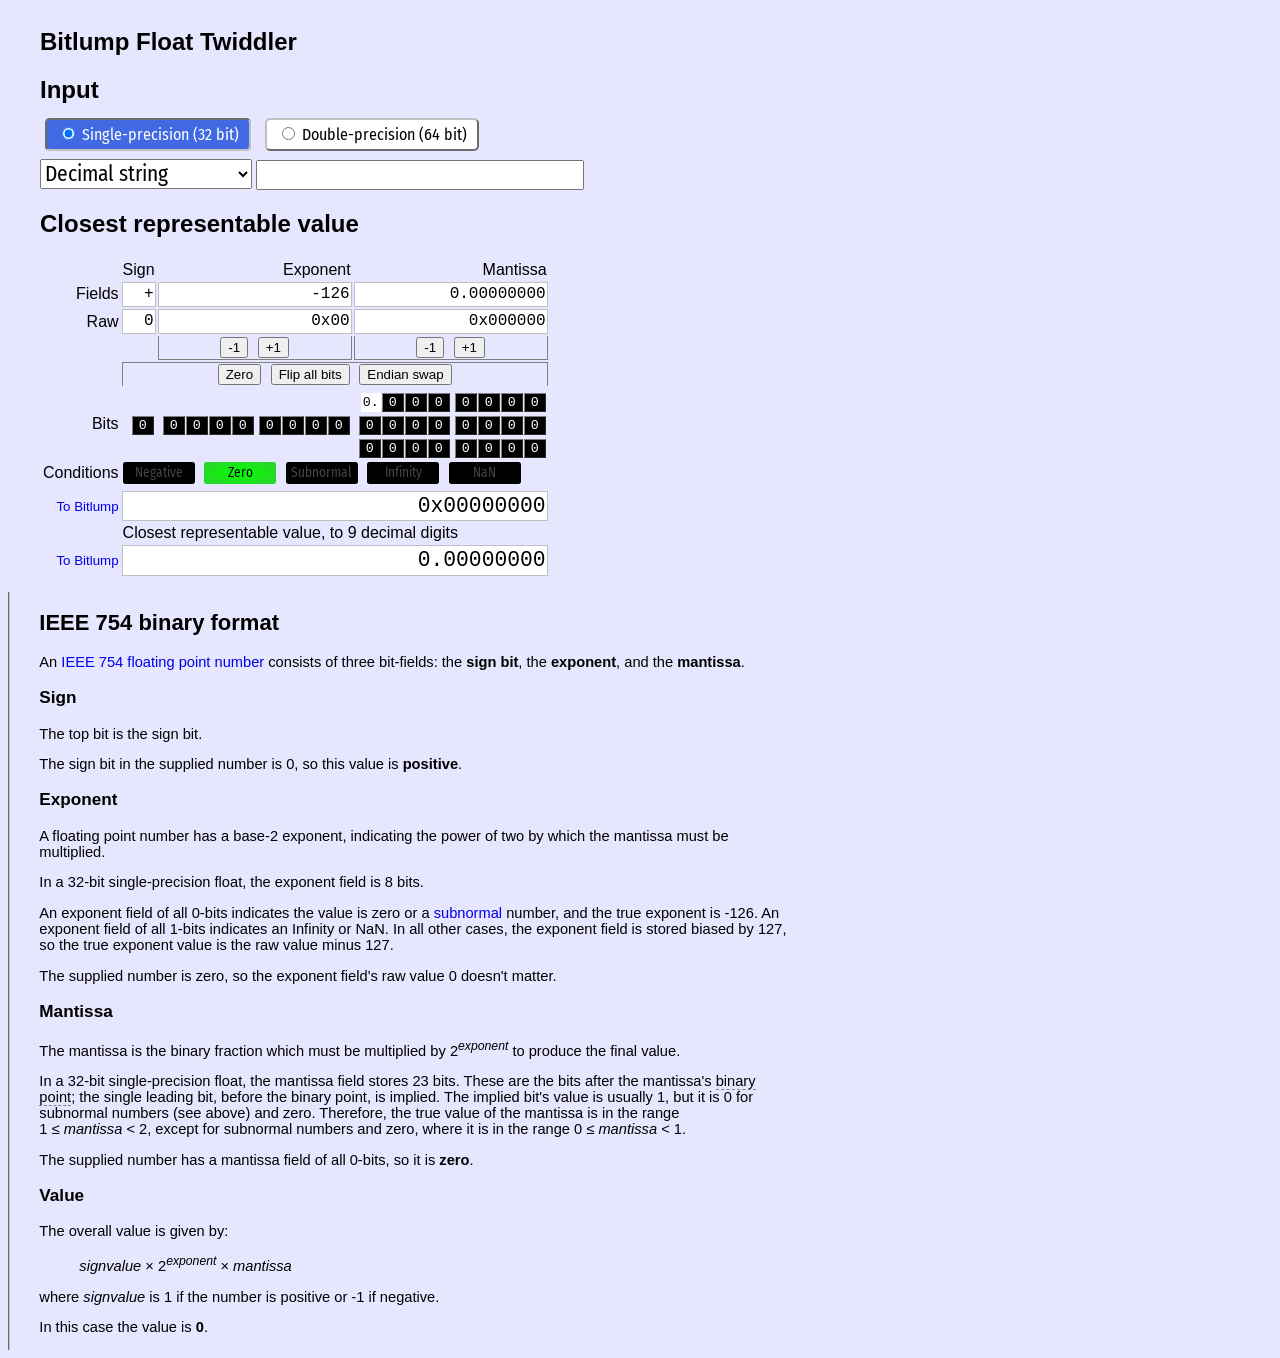
==== float.html @ 656d1c28 "Add long-winded explanation of the float format and entered number There is now a column to the righ" ====
<!DOCTYPE html>
<html lang="en">
    <head>
        <title>Bitlump Float Twiddler</title>
        <meta name="description" content="Display and manipulate the bits of an IEEE 754 single or double precision floating point value" />
        <meta http-equiv="Content-Type" content="text/html; charset=utf-8" />
        <meta name="viewport" content="width=device-width, initial-scale=1">
        <link rel="preconnect" href="https://fonts.googleapis.com">
        <link rel="preconnect" href="https://fonts.gstatic.com" crossorigin>
        <link href="https://fonts.googleapis.com/css2?family=Fira+Code:wght@300..700&family=Fira+Sans+Condensed:ital,wght@0,100;0,200;0,300;0,400;0,500;0,600;0,700;0,800;0,900;1,100;1,200;1,300;1,400;1,500;1,600;1,700;1,800;1,900&display=swap" rel="stylesheet">
        <link rel="stylesheet" type="text/css" href="bitlump.css" />
        <link rel="stylesheet" type="text/css" href="float.css" />
    </head>
    <body onload="initPage();">

        <script src="util.js" defer></script>
        <script src="webutils.js" defer></script>
        <script src="clicktocopy.js" defer></script>
        <script src="binaryint.js" defer></script>
        <script src="floatmain.js" defer></script>

        <noscript>
            <p>
            If you had JavaScript enabled in your browser, this tool might be
            useful to you, but you haven't, so it isn't.
            </p>
        </noscript>

        <main>

            <div style="vertical-align: top;">

            <section class="controlsection sectioncolumn">
                <h1>Bitlump Float Twiddler</h1>
                <h2>Input</h2>
                <div class="maininputrow">
                    <label class="radiolabel"><input type="radio" name="floatscheme" id="floatscheme32" value="32" checked> Single-precision (32 bit)</label>
                    <label class="radiolabel"><input type="radio" name="floatscheme" id="floatscheme64" value="64"> Double-precision (64 bit)</label>
                </div>
                <div class="maininputrow">
                    <select id="floatinputformat" class="bigselect">
                        <option value="string" selected>Decimal string</option>
                        <option value="hex">IEEE 754 hex encoding</option>
                    </select>
                    <input class="floatinput" id="inputbox" type="text">
                </div>

                <h2 id="outputheading">Closest representable value</h1>
                <div class="mainoutputrow">
                    <div class="mainoutputrowitem">
                        <table class="floatoutput">
                            <tr>
                                <th></th>
                                <th>Sign</th>
                                <th>Exponent</th>
                                <th>Mantissa</th>
                            </tr>
                            <tr>
                                <th>Fields</th>
                                <td class="outputcontainer outputvalue" id="signvalue"></td>
                                <td class="outputcontainer outputvalue" id="exponentvalue"></td>
                                <td class="outputcontainer outputvalue" id="mantissavalue"></td>
                            </tr>
                            <tr>
                                <th>Raw</th>
                                <td class="outputcontainer outputvalue" id="signraw"></td>
                                <td class="outputcontainer outputvalue" id="exponentraw"></td>
                                <td class="outputcontainer outputvalue" id="mantissaraw"></td>
                            </tr>
                            <tr class="nudgebuttons">
                                <td></td>
                                <td></td>
                                <td class="cupborder">
                                    <button id="decrementexponent" title="Decrement binary exponent">-1</button>
                                    <button id="incrementexponent" title="Increment binary exponent">+1</button>
                                </td>
                                <td class="cupborder">
                                    <button id="decrementmantissa" title="Next representable value closer to zero">-1</button>
                                    <button id="incrementmantissa" title="Next representable value further from zero">+1</button>
                                </td>
                            </tr>
                            <tr class="nudgebuttons">
                                <td></td>
                                <td colspan="3" class="lidborder">
                                    <button id="setzero" title="Set all bits to zero">Zero</button>
                                    <button id="flipbits" title="Set all 1-bits in this float to 0 and vice versa">Flip all bits</button>
                                    <button id="endianswap" title="Reverse the order of the bytes comprising this float">Endian swap</button>
                                </td>
                            </tr>
                            <tr>
                                <th>Bits</th>
                                <td id="signbitbuttons"></td>
                                <td id="exponentbitbuttons"></td>
                                <td id="mantissabitbuttons"></td>
                                <td></td>
                            </tr>
                            <tr class="conditions">
                                <th>Conditions</th>
                                <td colspan="3">
                                    <div class="fpcondition fpconditionnegative">Negative</div>
                                    <div class="fpcondition fpconditionzero">Zero</div>
                                    <div class="fpcondition fpconditionsubnormal">Subnormal</div>
                                    <div class="fpcondition fpconditioninfinity">Infinity</div>
                                    <div class="fpcondition fpconditionnan">NaN</div>
                                </td>
                            </tr>
                            <tr>
                                <th></th>
                                <th colspan="3" style="text-align: left;" id="valuehextitle"></th>
                            </tr>
                            <tr>
                                <th><a class="bitlumplink" id="valuehexlink" title="Open the hex representation of this value in the Bitlump main page">To Bitlump</a></th>
                                <td colspan="3" class="outputcontainer outputvalue outputvaluelarge" id="valuehex"></td>
                            </tr>
                            <tr>
                                <th></th>
                                <th colspan="3" style="text-align: left;" id="valuedecimaltitle">Closest representable value, to <span class="floatformatdigits"></span> decimal digits</th>
                            </tr>
                            <tr>
                                <th><a class="bitlumplink" id="valuedecimallink" title="Open the decimal representation of this value in the Bitlump main page">To Bitlump</a></th>
                                <td colspan="3" class="outputcontainer outputvalue outputvaluelarge" id="valuedecimal"></td>
                            </tr>
                        </table>
                    </div>
                </div>
            </section>

            <section class="longwindedexplanation sectioncolumn">
                <h2>IEEE 754 binary format</h2>
                <p>
                An <a class="wikipediaformatlink" target="_blank">IEEE 754 floating point number</a> consists of three bit-fields:
                the <b>sign bit</b>, the <b>exponent</b>, and the <b>mantissa</b>.
                </p>
                <p id="intro"></p>
                <h3>Sign</h3>
                <p>
                The top bit is the sign bit.
                </p>
                <p class="signextratext">
                </p>
                <h3>Exponent</h3>
                <p>
                A floating point number has a base-2 exponent, indicating
                the power of two by which the mantissa must be multiplied.
                </p>
                <p>
                In a <span class="textnumbits">XXX</span>-bit
                <span class="textprecisionword">XXX</span>-precision float,
                the exponent field is <span class="textnumexponentbits"></span> bits.
                </p>
                <p>
                An exponent field of all 0-bits indicates the value is
                zero or a <a href="https://en.wikipedia.org/wiki/Subnormal_number" target="_blank">subnormal</a>
                number, and the true exponent is <span class="textsubnormalexponent">XXX</span>.
                An exponent field of all 1-bits indicates an Infinity or NaN.
                In all other cases, the exponent field is stored biased by
                <span class="textexponentbias">XXX</span>, so the true exponent
                value is the raw value minus
                <span class="textexponentbias">XXX</span>.
                </p>
                <p class="exponentextratext">
                </p>
                <h3>Mantissa</h3>
                <p>
                The mantissa is the binary fraction which must be multiplied
                by 2<sup><i>exponent</i></sup> to produce the final value.
                </p>
                <p>
                In a <span class="textnumbits">XXX</span>-bit
                <span class="textprecisionword">XXX</span>-precision float,
                the mantissa field stores
                <span class="textnummantissabits">XXX</span> bits.
                These are the bits after the mantissa's
                <span class="dottedunderline" title="The same thing as a decimal point, but for base 2 rather than base 10.">binary point</span>;
                the single leading bit, before the binary point, is implied.
                The implied bit's value is usually 1, but it is 0 for subnormal
                numbers (see above) and zero.
                Therefore, the true value of the mantissa is in the range
                1&nbsp;&le;&nbsp;<i>mantissa</i>&nbsp;&lt;&nbsp;2, except for
                subnormal numbers and zero, where it is in the range
                0&nbsp;&le;&nbsp;<i>mantissa</i>&nbsp;&lt;&nbsp;1.
                </p>
                <p class="mantissaextratext">
                </p>

                <h3>Value</h3>
                <p>
                The overall value is given by:
                </p>
                <blockquote>
                <i>signvalue</i>&nbsp;&#x00d7;&nbsp;2<sup><i>exponent</i></sup>&nbsp;&#x00d7;&nbsp;<i>mantissa</i>
                </blockquote>
                <p>
                where <i>signvalue</i> is 1 if the number is positive or -1 if negative.
                </p>
                <div class="valueextratext"></div>
            </section>

            </div>

        </main>

    </body>
</html>
---- bitlump.css ----
body {
    font-family: Inter, sans-serif;
    background-color: hsl(240deg, 100%, 95%);
}

input {
    font-size: 16pt;
    font-family: monospace;
}

textarea {
    font-size: 16pt;
    font-family: monospace;
}

input[type=text] {
    width: 400px;
}

.mono {
    font-family: monospace;
}

div.maininput {
    width: 100%;
    margin-bottom: 20px;
    text-align: center;
}

#maininput {
    position: fixed;
    top: 0;
    left: 0;
    z-index: 10;
    background: hsla(240deg, 100%, 85%, 80%);
    padding-top: 10px;
    padding-bottom: 10px;
}

#input {
    width: 600px;
}

div.maininputrow {
    display: block;
    margin-bottom: 10px;
}

div.maininputrow button {
    font-size: 12pt;
    margin-left: 20px;
    margin-right: 20px;
}

div.help {
    position: relative;
    font-size: 10pt;
    display: inline-block;
    width: 600px;
    text-align: left;
    background-color: hsl(240deg, 100%, 85%);
    vertical-align: top;
}

div.expandbutton {
    display: inline-block;
    text-align: center;
    cursor: pointer;
    width: 14pt;
    height: 14pt;
    line-height: 14pt;
    font-size: 12pt;
    background-color: hsl(240deg, 100%, 85%);
}

div.helpbar {
    background-color: hsl(240deg, 100%, 90%);
    color: gray;
    cursor: pointer;
}

div.helptext {
    position: absolute;
    top: 16pt;
    left: 0;
    padding-left: 10px;
    padding-right: 10px;
    background-color: hsl(240deg, 100%, 85%);
}

a.inputexample {
    font-family: monospace;
    background-color: hsl(240deg, 100%, 90%);
    text-decoration: none;
    color: black;
    cursor: pointer;
}

div.mainoutput {
    width: 100%;
    font-size: 12pt;
    text-align: center;
}

#mainoutput {
    position: absolute;
    top: 160px;
    left: 0;
}

div.outputgroupcolumn {
    display: inline-block;
    vertical-align: top;
    margin-left: 5px;
    margin-right: 5px;
}

div.outputgroup {
    position: relative;
    display: block;
    vertical-align: top;
    width: 600px;
    background-color: hsl(120deg, 100%, 95%);
    padding: 5px;
    margin-bottom: 10px;
    box-shadow: 3px 3px 10px black;
}

div.outputgroupvoid {
    background-color: #eeeeee;
}

div.outputgrouprow {
    display: block;
    width: 100%;
    margin-bottom: 15px;
}

div.outputgrouptitle {
    display: block;
    width: 100%;
    font-size: 14pt;
    margin-bottom: 10px;
    text-align: left;
}

.inputtype {
    font-weight: bold;
}

div.outputgrouprowtitle {
    display: block;
    width: 100%;
    text-align: left;
    margin-top: 10px;
    border-top: 1px solid gray;
}

div.outputcellsubtitle {
    display: block;
    width: 100%;
    font-size: 10pt;
}

div.outputgrouprow {
    position: relative;
    display: block;
    width: 100%;
    text-align: center;
}

div.outputcellrow {
    display: block;
    margin-bottom: 5px;
}

div.outputcell {
    display: inline-block;
    text-align: center;
    vertical-align: top;
}

.outputcontainer {
}

.outputvalue {
    position: relative;
    font-family: "Fira Code", monospace;
    font-variant-ligatures: none;
    min-height: 16pt;
    line-height: 16pt;
    background-color: white;
    border: 1px solid silver;
}

.autocopytagdata {
    /* Must be positioned so that the copy indicator positions itself
     * correctly within it */
    position: relative;
}

.outputvalue.clicktocopy:not(.outputcontainervoid), .autocopytagdata[data-text-to-copy] {
    cursor: pointer;
}

.outputvalue.clicktocopy:not(.outputcontainervoid):hover, .autocopytagdata[data-text-to-copy]:hover {
    background-color: hsl(60deg, 100%, 80%);
}

.bigoutputvalue {
    min-height: 24pt;
    line-height: 24pt;
    font-size: 16pt;
}

/* Ordinary output values don't look like links, but if you click them they'll
 * bring you to index.html?i=[output value as new input] */
a.outputvaluelink {
    text-decoration: none;
    color: black;
}

a.outputvaluelink:hover {
    background-color: hsl(60deg, 100%, 80%);
}

.outputcontainervoid {
    background-color: silver;
}

div.outputcellbigcharacter {
    display: inline-block;
    font-family: sans-serif;
    height: 120px;
    width: 120px;
    line-height: 120px;
    font-size: 80px;
    text-align: center;
    border: 1px silver inset;
}

div.floattwiddlerlinksection {
    font-size: 10pt;
    text-align: left;
}

a.floattwiddlerlink {
    margin-left: 0.75em;
    font-family: monospace;
}

div.buttonblock {
    text-align: center;
}

div.buttonrow {
    margin-bottom: 5px;
}

div.buttongroup {
    display: inline-block;
    vertical-align: bottom;
    margin-left: 5px;
    margin-right: 5px;
}

div.buttongrouplegend {
    font-size: 10pt;
    color: gray;
    border-bottom: 1px solid gray;
    margin-bottom: 2px;
}

div.flagrow {
    display: block;
    text-align: right;
    width: 100%;
    font-size: 10pt;
}

div.cornerflags {
    display: block;
    position: absolute;
    text-align: right;
    right: 2px;
    top: 2px;
    font-size: 10pt;
}

div.flag {
    display: inline-block;
    visibility: hidden;
    padding-left: 0.5em;
    padding-right: 0.5em;
    background-color: hsl(60deg, 100%, 80%);
}

div.flagactive {
    visibility: visible;
}

a {
    text-decoration: none;
}

.outputtablefootnote {
    font-family: "Inter", sans-serif;
    font-style: italic;
    text-align: right;
    font-size: 10pt;
    background-color: none;
    margin-right: 0.5em;
    color: gray;
}

table.inttable th {
    font-weight: normal;
    font-size: 10pt;
}

td.rowtitle {
    text-align: center;
    font-weight: normal;
    font-size: 10pt;
}

table.inttable td label {
    display: block;
    width: 100%;
    height: 100%;
}

table.inttable td input[type=radio] {
    width: 100%;
    height: 100%;
    margin: 0;
    padding: 0;
    cursor: pointer;
}

table.inttable td input[type=radio]:hover {
}

table.inttable tr.radiobuttonrow td:hover {
}

table.dyntable {
    border-collapse: collapse;
}

table.dyntable th {
    font-weight: normal;
    font-size: 10pt;
    text-align: left;
    border-left: 1px solid transparent;
}

table.dyntable td {
    border: 1px solid silver;
    background-color: white;
    padding: 2px;
    text-align: left;
}

table.dyntable td.unicodechar {
    font-family: sans-serif;
    text-align: center;
}

span.invalidbyte {
    color: red;
    border-bottom: 1pt dotted red;
}

span.invalidbyteseq {
    color: red;
    border-bottom: 1pt dotted red;
}

@keyframes floatup {
    0% {
        opacity: 100%;
        transform: translate(-50%, -75%);
    }
    100% {
        opacity: 0%;
        transform: translate(-50%, -150%);
    }
}

div.copyindicator {
    position: absolute;
    transform: translate(-50%, 50%);
    text-align: center;
    font-family: Inter, sans-serif;
    font-size: 10pt;
    height: 16pt;
    line-height: 16pt;
    animation-name: floatup;
    animation-fill-mode: forwards;
    animation-timing-function: ease-out;
    animation-duration: 1s;
    z-index: 10;
    padding: 5px 10px 5px 10px;
    border-radius: 5px;
    font-weight: bold;
    color: white;
    background: black;
}

table.calendar {
    background-color: white;
    border-collapse: collapse;
    border: 1px solid silver;
}

table.calendar.outputcontainervoid {
    background-color: silver;
}

table.calendar tr.titlerow {
    font-weight: bold;
}

table.calendar tr.titlerow td {
    text-align: center;
    padding: 5px;
}

table.calendar tr.weekdayrow {
    font-size: 10pt;
    text-align: center;
}

table.calendar tr.daterow {
    text-align: right;
}

table.calendar tr.daterow td {
    border: 1px solid silver;
    padding: 2px;
    width: 1.5em;
    font-variant-numeric: tabular-nums;
}

table.calendar tr.daterow td.highlightday {
    background-color: yellow;
}
---- float.css ----
body {
    font-family: "Inter", sans-serif;
    font-variant-ligatures: none;
}

section.sectioncolumn {
    display: inline-block;
    vertical-align: top;
    padding-left: 2em;
    margin-right: 2em;
}

section.controlsection {
}

section.longwindedexplanation {
    max-width: 750px;
    font-size: 11pt;
    border-left: 2px silver groove;
}

div.maininputrow {
    margin-top: 15px;
    margin-bottom: 15px;
}

label.radiolabel {
    background-color: white;
    font-family: "Fira Sans Condensed", sans-serif;
    border-radius: 5px;
    border: 2px silver outset;
    padding: 5px 10px 5px 10px;
    margin-left: 5px;
    margin-right: 5px;
    cursor: pointer;
}

label.radiolabelselected {
    background-color: royalblue;
    border: 2px silver inset !important;
    color: white;
}

input.floatinput {
    width: 15em;
    font-family: monospace;
    font-variant-ligatures: none;
}

input.invalidinput {
    background-color: hsl(0deg, 100%, 80%);
}

select.bigselect {
    font-size: 16pt;
    font-family: "Fira Sans Condensed", sans-serif;
}

div.mainoutputrow {
    display: block;
    margin-bottom: 10px;
}

div.mainoutputrowitem {
    display: inline-block;
}

.floatoutput th {
    text-align: right;
    font-weight: normal;
}

.floatoutput td {
    font-family: monospace;
    font-size: 12pt;
    text-align: right;
    font-variant-ligatures: none;
}

.floatoutput tr.nudgebuttons td {
    text-align: center;
}

.floatoutput tr.conditions td {
    text-align: left;
}

/* U-shaped cell border, indicating that buttons in this cell refer to the
 * thing in the cell above. */
.floatoutput td.cupborder {
    border-top: none;
    border-left: 1px solid gray;
    border-right: 1px solid gray;
    border-bottom: 1px solid gray;
}

/* Inverted-U-shaped border, indicating that buttons in this cell refer to
 * what's in the cell below. */
.floatoutput td.lidborder {
    border-top: 1px solid gray;
    border-left: 1px solid gray;
    border-right: 1px solid gray;
    border-bottom: none;
}

button.bitbutton {
    border: 1px gray outset;
    margin-right: 1px;
    margin-top: 4px;
    font-family: monospace;
    font-size: 10pt;
    cursor: pointer;
}

.leadingmantissadigit {
    display: inline-block;
    padding: 2px;
    font-size: 10pt;
    margin-right: 1px;
    margin-top: 4px;
    font-family: monospace;
    background-color: white;
}

button.bitbutton:active {
    border: 1px gray inset;
}

button.bitbutton[data-value="0"] {
    background-color: black;
    color: white;
}

button.bitbutton[data-value="1"] {
    background: radial-gradient(hsl(120deg, 100%, 85%), hsl(120deg, 100%, 45%));
    color: black;
}

button.bitbutton.bitbuttonstartofgroup {
    margin-left: 4px !important;
}

/* Illuminated status lights for conditions like negative, zero, infinity etc */
div.fpcondition {
    display: inline-block;
    text-align: center;
    min-width: 5em;
    font-size: 10pt;
    font-family: "Fira Sans Condensed", sans-serif;
    background: black;
    color: #444444;
    border-radius: 0.2em;
    padding: 0.2em;
}

div.fpcondition.fpconditionlit {
    color: black;
}

div.fpconditionnegative.fpconditionlit {
    background: radial-gradient(yellow, orange);
}

div.fpconditionzero.fpconditionlit {
    background: radial-gradient(#00ff00, limegreen);
}

div.fpconditionsubnormal.fpconditionlit {
    background: radial-gradient(cyan, lightblue);
}

div.fpconditioninfinity.fpconditionlit {
    background: radial-gradient(hsl(300deg, 100%, 90%), hsl(300deg, 100%, 40%));
}

div.fpconditionnan.fpconditionlit {
    background: radial-gradient(hsl(0deg, 100%, 85%), hsl(0deg, 100%, 40%));
}

.outputvalue.outputvaluelarge {
    font-size: 16pt;
    min-height: 20pt;
    line-height: 20pt;
}

a.bitlumplink {
    font-size: 10pt;
}

.dottedunderline {
    border-bottom: 1px gray dashed;
}
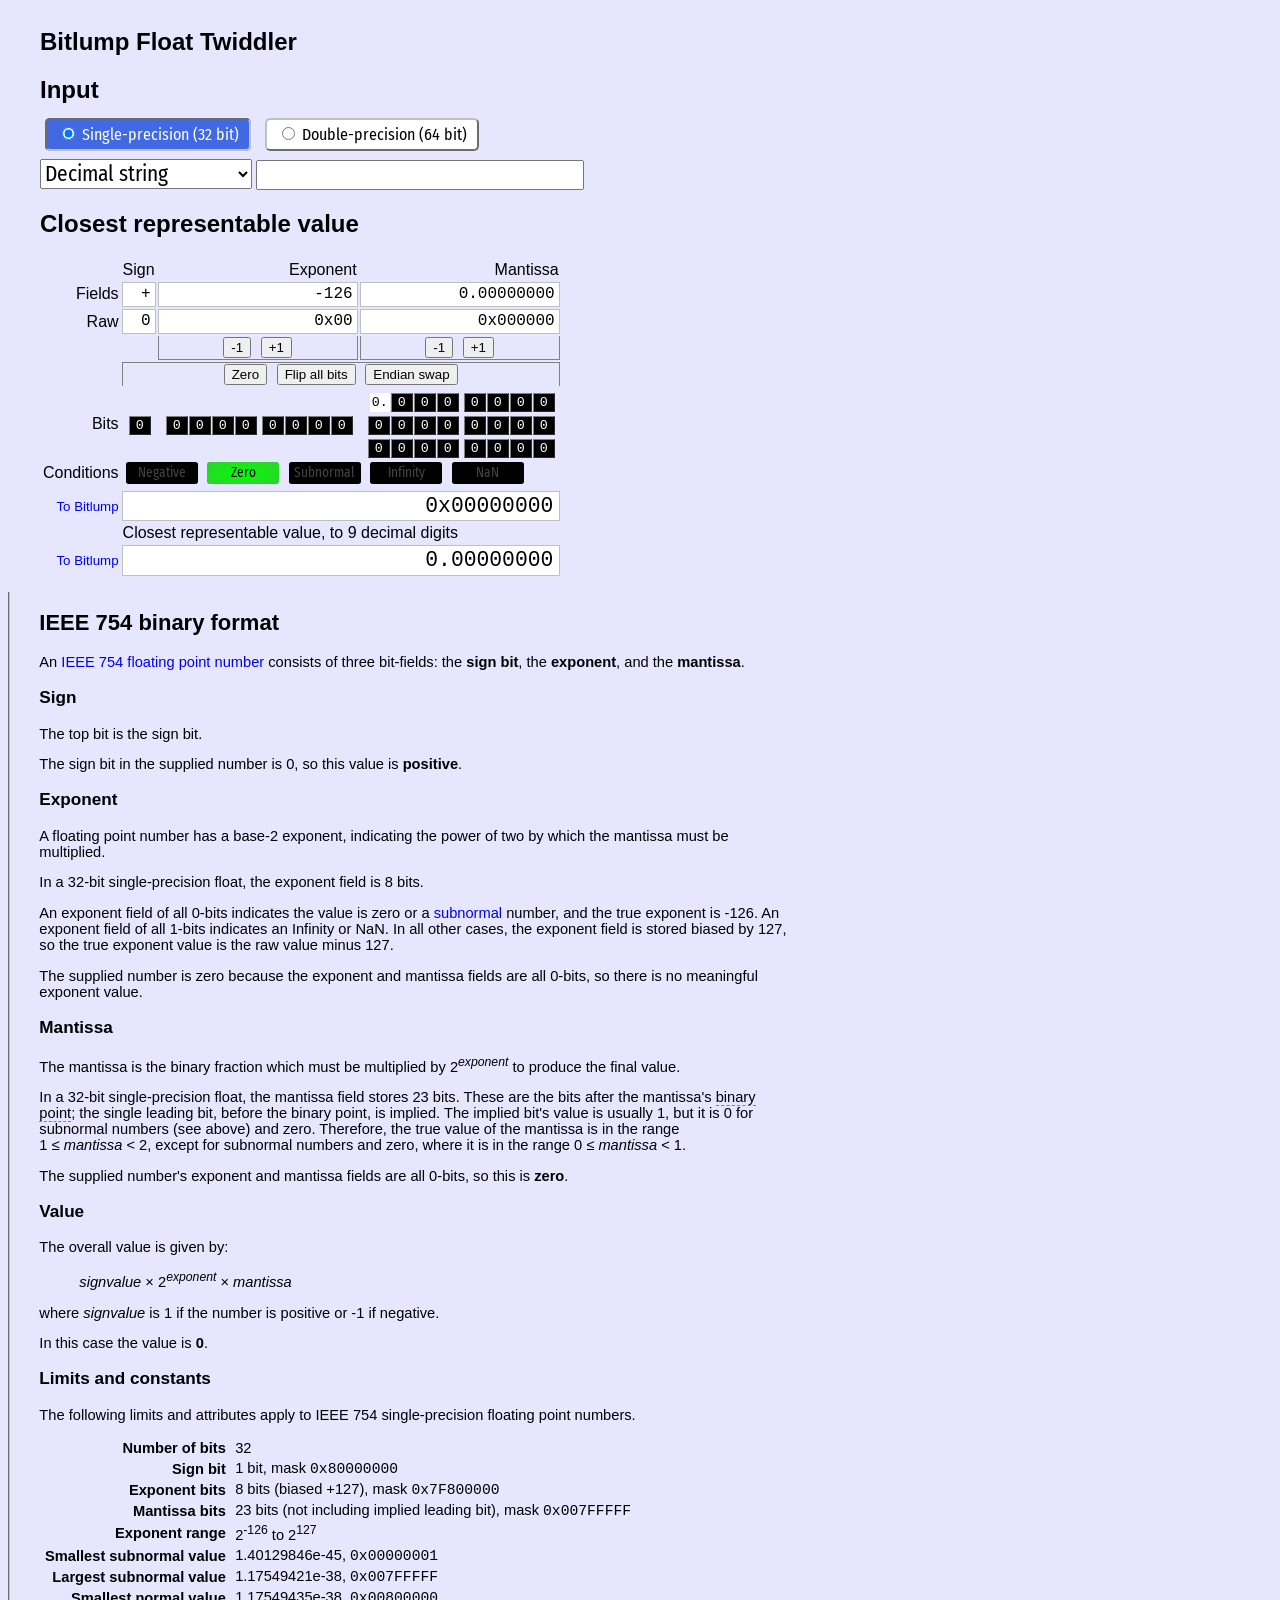
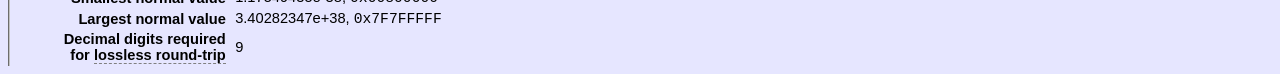
==== commit 0a90ce23: "Add "limits and constants" table to long-winded explanation section The long-winded explanation sect" ====
--- a/float.html
+++ b/float.html
@@ -28,8 +28,6 @@
 
         <main>
 
-            <div style="vertical-align: top;">
-
             <section class="controlsection sectioncolumn">
                 <h1>Bitlump Float Twiddler</h1>
                 <h2>Input</h2>
@@ -131,7 +129,6 @@
                 An <a class="wikipediaformatlink" target="_blank">IEEE 754 floating point number</a> consists of three bit-fields:
                 the <b>sign bit</b>, the <b>exponent</b>, and the <b>mantissa</b>.
                 </p>
-                <p id="intro"></p>
                 <h3>Sign</h3>
                 <p>
                 The top bit is the sign bit.
@@ -194,9 +191,49 @@
                 where <i>signvalue</i> is 1 if the number is positive or -1 if negative.
                 </p>
                 <div class="valueextratext"></div>
+
+                <h3>Limits and constants</h3>
+                <p>
+                The following limits and attributes apply to IEEE 754 <span class="textprecisionword">XXX</span>-precision floating point numbers.
+                </p>
+                <table class="limits">
+                    <tr>
+                        <th>Number of bits</th><td class="textnumbits"></td>
+                    </tr>
+                    <tr>
+                        <th>Sign bit</th><td>1 bit, mask <span class="textsignbitmask hexvalue">XXX</span></td>
+                    </tr>
+                    <tr>
+                        <th>Exponent bits</th><td><span class="textnumexponentbits">XXX</span> bits (biased +<span class="textexponentbias">XXX</span>), mask <span class="textexponentbitmask hexvalue">XXX</span></td>
+                    </tr>
+                    <tr>
+                        <th>Mantissa bits</th><td><span class="textnummantissabits">XXX</span> bits (not including implied leading bit), mask <span class="textmantissabitmask hexvalue">XXX</span></td>
+                    </tr>
+                    <tr>
+                        <th>Exponent range</th>
+                        <td>2<sup><span class="textminexponent">XXX</span></sup> to 2<sup><span class="textmaxexponent">XXX</span></sup></td>
+                    <tr>
+                        <th>Smallest subnormal value</th>
+                        <td><span class="textsmallestsubnormal">XXX</span>, <span class="textsmallestsubnormalhex hexvalue">XXX</span></td>
+                    </tr>
+                    <tr>
+                        <th>Largest subnormal value</th>
+                        <td><span class="textlargestsubnormal">XXX</span>, <span class="textlargestsubnormalhex hexvalue">XXX</span></td>
+                    </tr>
+                    <tr>
+                        <th>Smallest normal value</th>
+                        <td><span class="textsmallestnormal">XXX</span>, <span class="textsmallestnormalhex hexvalue">XXX</span></td>
+                    </tr>
+                    <tr>
+                        <th>Largest normal value</th>
+                        <td><span class="textlargestnormal">XXX</span>, <span class="textlargestnormalhex hexvalue">XXX</span></td>
+                    </tr>
+                    <tr>
+                        <th>Decimal digits required<br>for <span class="dottedunderline" title="This is the minimum number of decimal digits which must be used when formatting the value as a string, such that when the string is converted back to binary, the original value is always recovered.">lossless round-trip</span></th>
+                        <td><span class="floatformatdigits">XXX</span></td>
+                    </tr>
+                </table>
             </section>
-
-            </div>
 
         </main>
 
--- a/float.css
+++ b/float.css
@@ -190,3 +190,16 @@
 .dottedunderline {
     border-bottom: 1px gray dashed;
 }
+
+table.limits th,td {
+    padding-left: 0.25em;
+    padding-right: 0.25em;
+}
+
+table.limits th {
+    text-align: right;
+}
+
+.hexvalue {
+    font-family: monospace;
+}
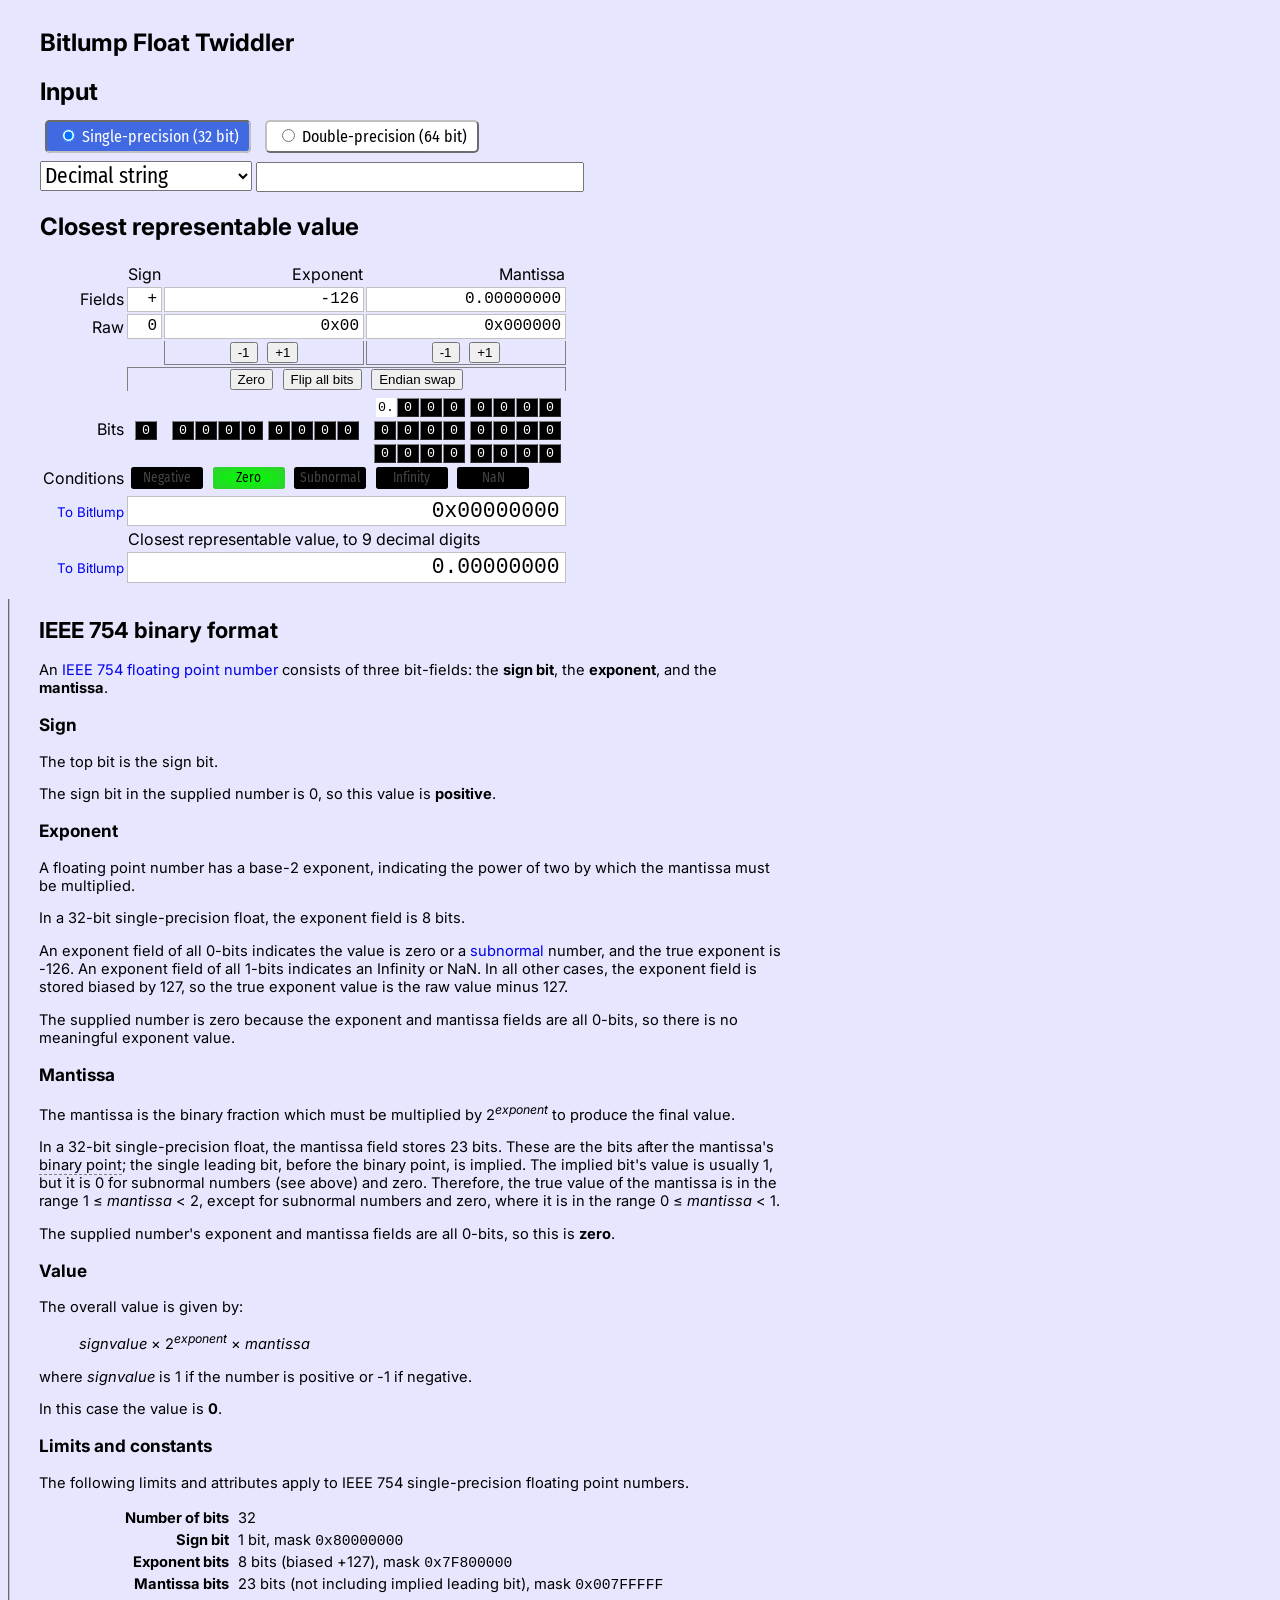
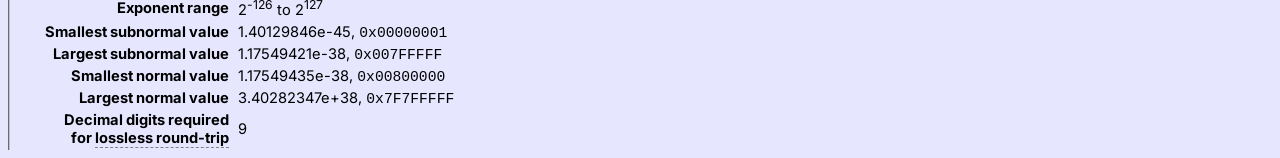
==== commit 8840611c: "Remove remaining references to Fira Code Just use the browser's preferred monospace font for now. Al" ====
--- a/float.html
+++ b/float.html
@@ -7,7 +7,7 @@
         <meta name="viewport" content="width=device-width, initial-scale=1">
         <link rel="preconnect" href="https://fonts.googleapis.com">
         <link rel="preconnect" href="https://fonts.gstatic.com" crossorigin>
-        <link href="https://fonts.googleapis.com/css2?family=Fira+Code:wght@300..700&family=Fira+Sans+Condensed:ital,wght@0,100;0,200;0,300;0,400;0,500;0,600;0,700;0,800;0,900;1,100;1,200;1,300;1,400;1,500;1,600;1,700;1,800;1,900&display=swap" rel="stylesheet">
+        <link href="https://fonts.googleapis.com/css2?family=Fira+Sans+Condensed:ital,wght@0,100;0,200;0,300;0,400;0,500;0,600;0,700;0,800;0,900;1,100;1,200;1,300;1,400;1,500;1,600;1,700;1,800;1,900&family=Inter:ital,opsz,wght@0,14..32,100..900;1,14..32,100..900&display=swap" rel="stylesheet">
         <link rel="stylesheet" type="text/css" href="bitlump.css" />
         <link rel="stylesheet" type="text/css" href="float.css" />
     </head>
--- a/bitlump.css
+++ b/bitlump.css
@@ -185,7 +185,7 @@
 
 .outputvalue {
     position: relative;
-    font-family: "Fira Code", monospace;
+    font-family: monospace;
     font-variant-ligatures: none;
     min-height: 16pt;
     line-height: 16pt;
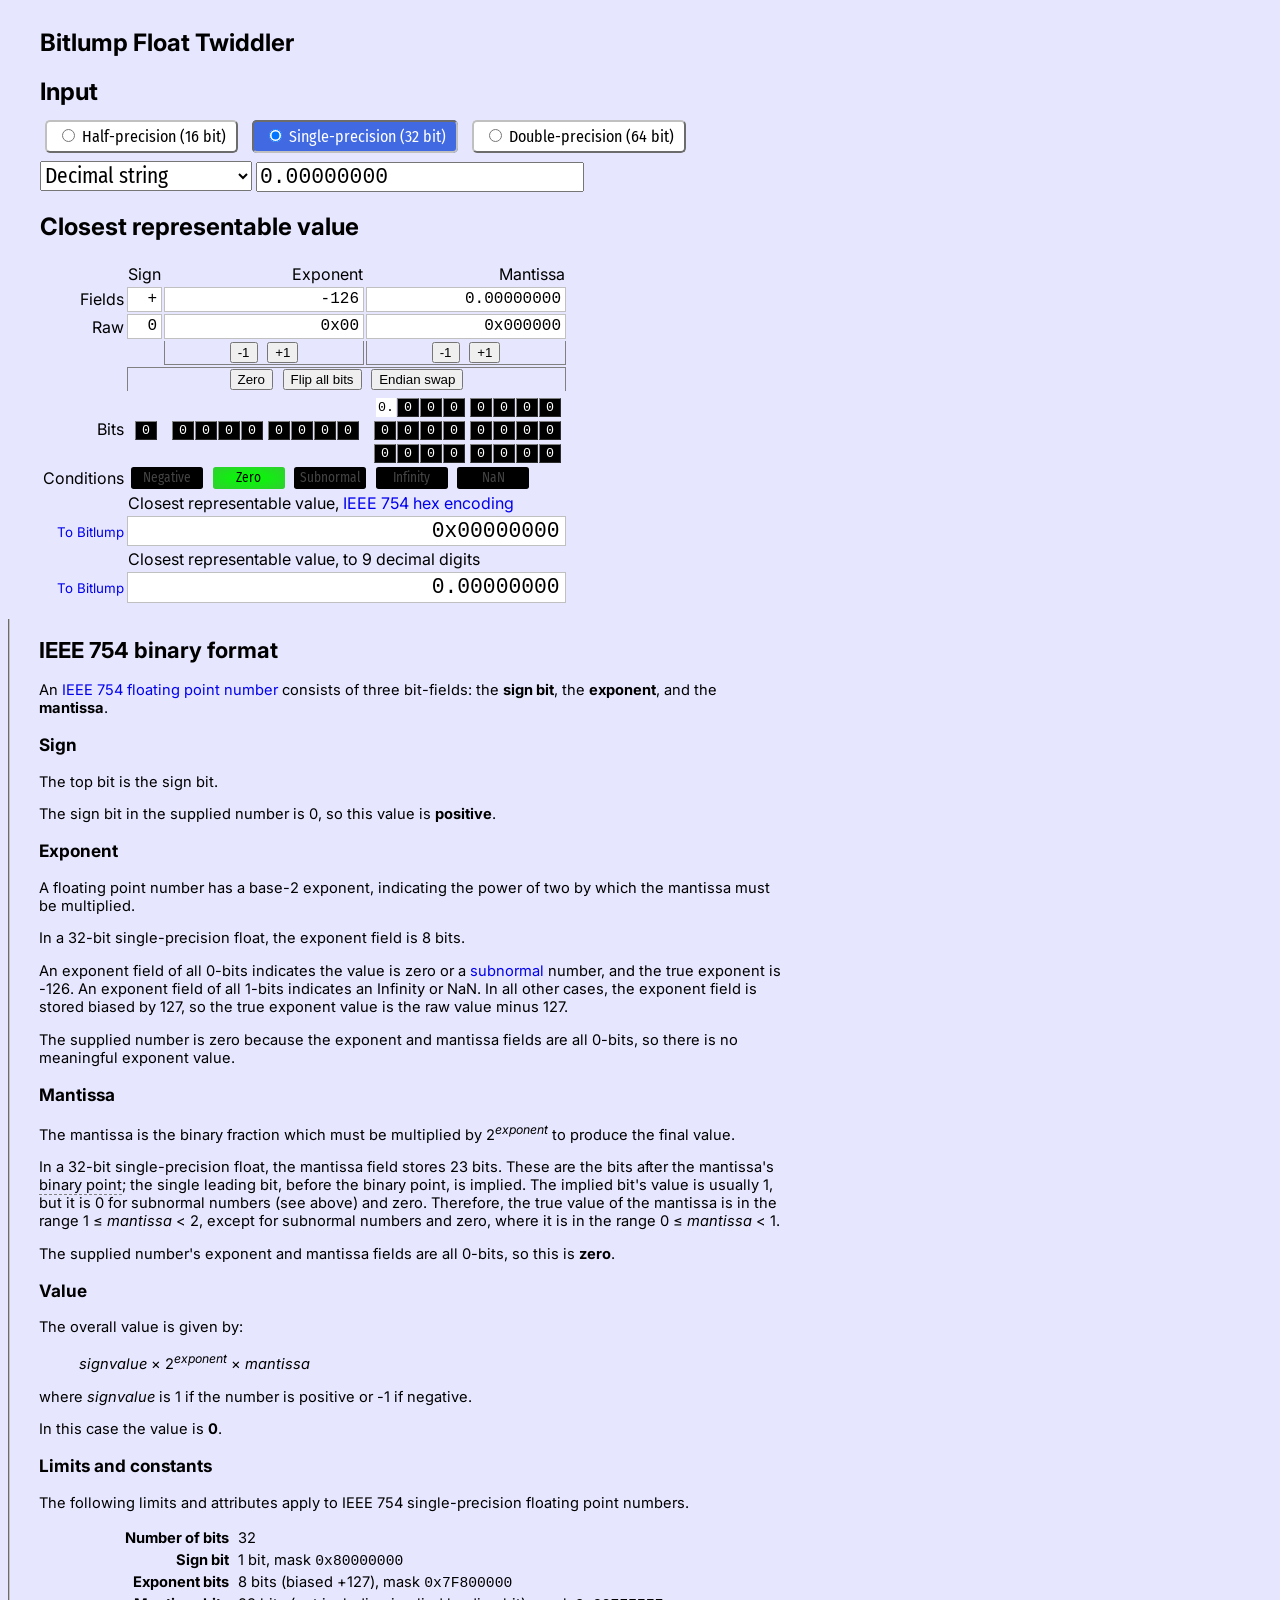
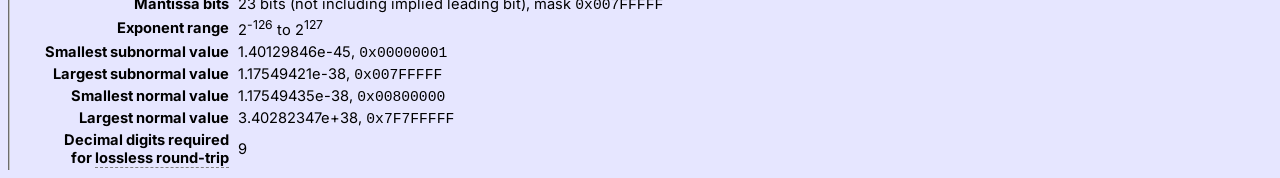
==== commit acd11edb: "Add support for half-precision 16-bit floating point numbers A half-precision float has 16 bits, of " ====
--- a/float.html
+++ b/float.html
@@ -32,6 +32,7 @@
                 <h1>Bitlump Float Twiddler</h1>
                 <h2>Input</h2>
                 <div class="maininputrow">
+                    <label class="radiolabel"><input type="radio" name="floatscheme" id="floatscheme16" value="16"> Half-precision (16 bit)</label>
                     <label class="radiolabel"><input type="radio" name="floatscheme" id="floatscheme32" value="32" checked> Single-precision (32 bit)</label>
                     <label class="radiolabel"><input type="radio" name="floatscheme" id="floatscheme64" value="64"> Double-precision (64 bit)</label>
                 </div>
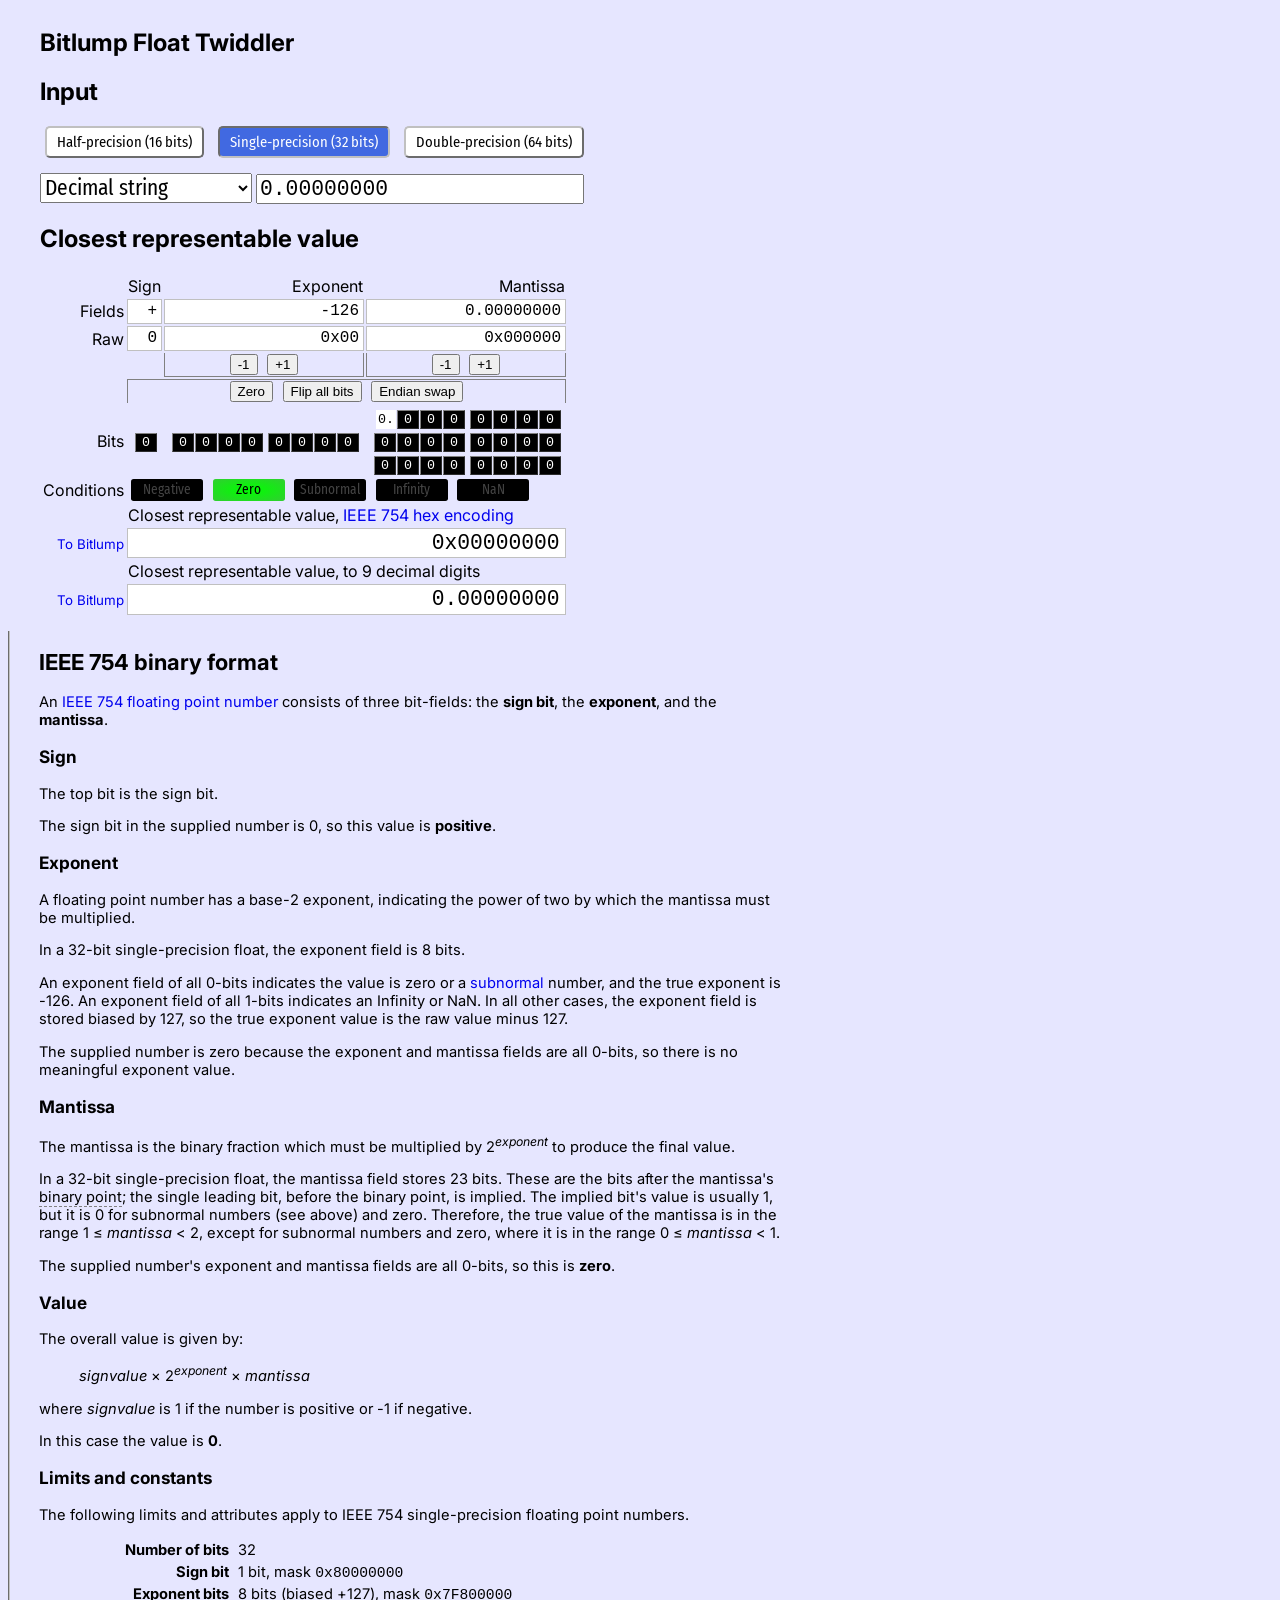
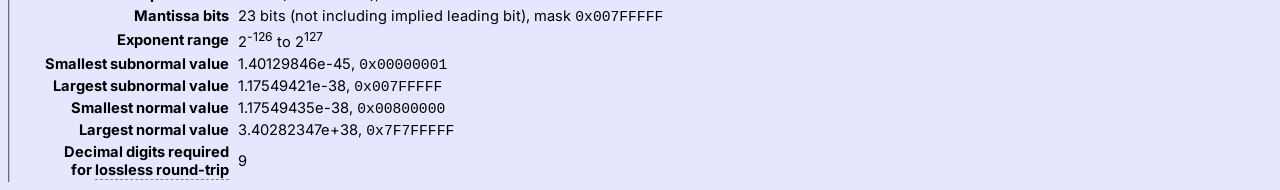
==== commit 2cc4542a: "Make precision buttons actual buttons rather than radio buttons The half/single/double precision sel" ====
--- a/float.html
+++ b/float.html
@@ -2,7 +2,9 @@
 <html lang="en">
     <head>
         <title>Bitlump Float Twiddler</title>
-        <meta name="description" content="Display and manipulate the bits of an IEEE 754 single or double precision floating point value" />
+        <meta name="description" content="Display and manipulate the bits of an IEEE 754 half-precision, single-precision or double-precision floating point value" />
+        <meta name="author" content="Graeme Cole">
+        <meta name="keywords" content="float, IEEE 754, floating point, single precision, double precision, half precision, bits, exponent, mantissa">
         <meta http-equiv="Content-Type" content="text/html; charset=utf-8" />
         <meta name="viewport" content="width=device-width, initial-scale=1">
         <link rel="preconnect" href="https://fonts.googleapis.com">
@@ -32,9 +34,9 @@
                 <h1>Bitlump Float Twiddler</h1>
                 <h2>Input</h2>
                 <div class="maininputrow">
-                    <label class="radiolabel"><input type="radio" name="floatscheme" id="floatscheme16" value="16"> Half-precision (16 bit)</label>
-                    <label class="radiolabel"><input type="radio" name="floatscheme" id="floatscheme32" value="32" checked> Single-precision (32 bit)</label>
-                    <label class="radiolabel"><input type="radio" name="floatscheme" id="floatscheme64" value="64"> Double-precision (64 bit)</label>
+                    <button class="precisionselector" id="floatscheme16" data-value="16">Half-precision (16 bits)</button>
+                    <button class="precisionselector" id="floatscheme32" data-value="32">Single-precision (32 bits)</button>
+                    <button class="precisionselector" id="floatscheme64" data-value="64">Double-precision (64 bits)</button>
                 </div>
                 <div class="maininputrow">
                     <select id="floatinputformat" class="bigselect">
--- a/bitlump.css
+++ b/bitlump.css
@@ -46,7 +46,7 @@
     margin-bottom: 10px;
 }
 
-div.maininputrow button {
+div.mainbuttons button {
     font-size: 12pt;
     margin-left: 20px;
     margin-right: 20px;
--- a/float.css
+++ b/float.css
@@ -24,9 +24,10 @@
     margin-bottom: 15px;
 }
 
-label.radiolabel {
+button.precisionselector {
     background-color: white;
     font-family: "Fira Sans Condensed", sans-serif;
+    font-size: 11pt;
     border-radius: 5px;
     border: 2px silver outset;
     padding: 5px 10px 5px 10px;
@@ -35,10 +36,10 @@
     cursor: pointer;
 }
 
-label.radiolabelselected {
-    background-color: royalblue;
+button.buttonhighlight {
+    background-color: royalblue !important;
     border: 2px silver inset !important;
-    color: white;
+    color: white !important;
 }
 
 input.floatinput {
